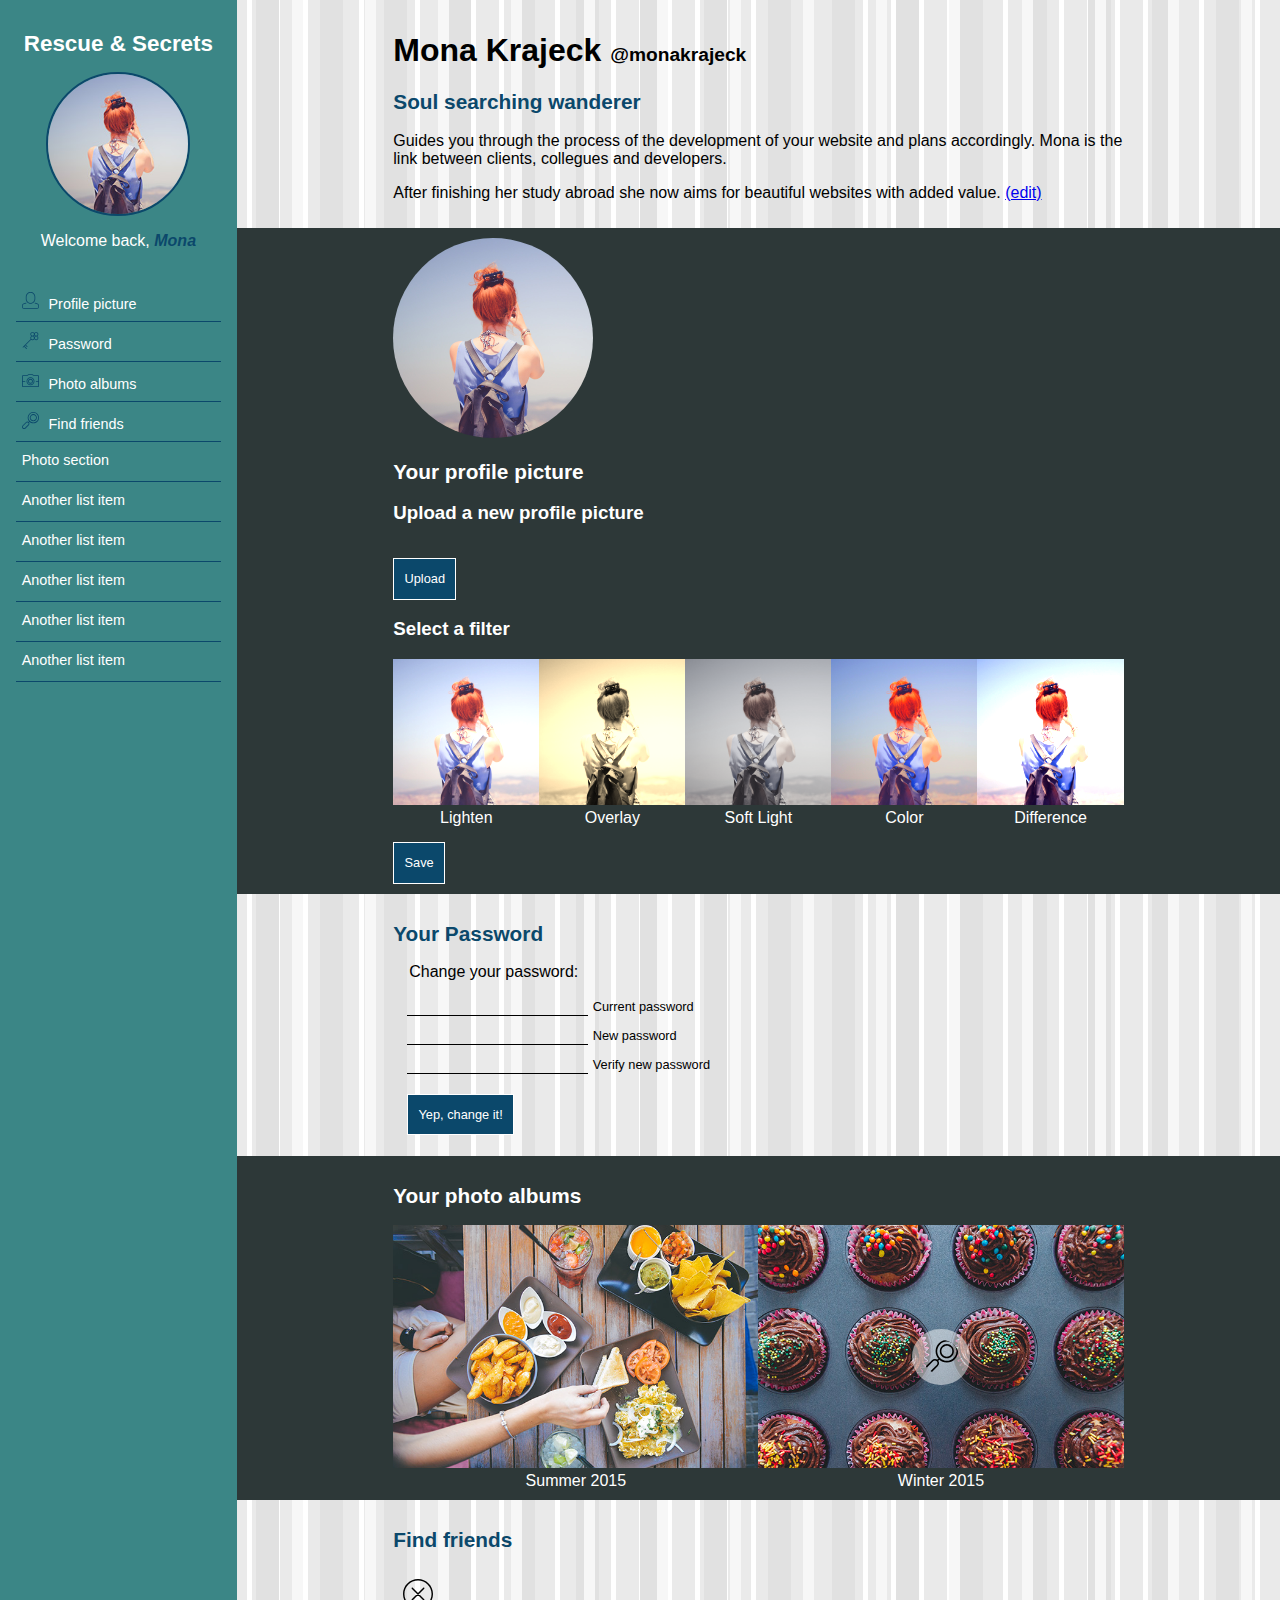
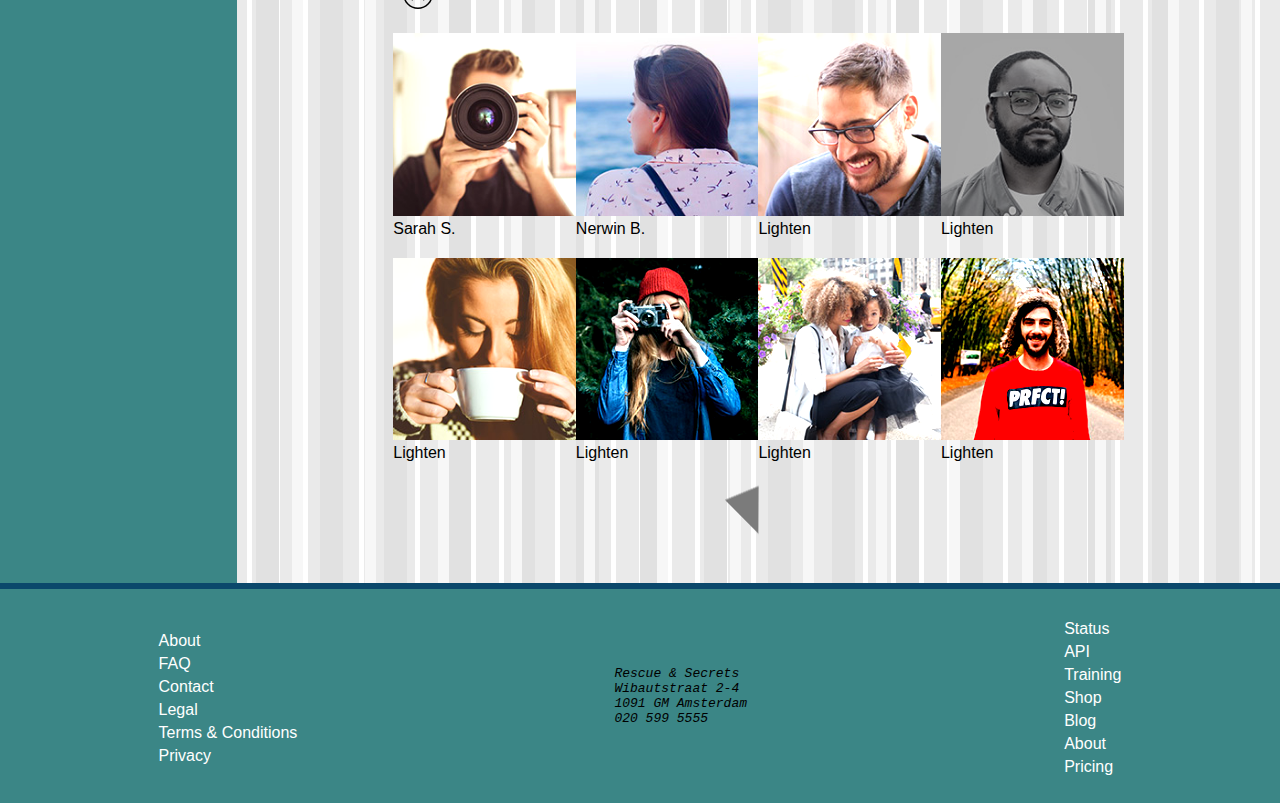
==== opdracht3/index.html @ 64fd3d1a "opdracht3" ====
<!DOCTYPE html>
<html lang="en">
	<head>
		<meta charset="utf-8">
		<title>Profile of Mona Krajeck</title>
		<meta name="description" content="">
		<meta name="viewport" content="width=device-width, initial-scale=1">
		<link href='favicon.ico' rel='shortcut icon'>
		<link rel="stylesheet" type="text/css" href="style.css">
	</head>
	<body>
		<!-- De header, met een navigatie -->
		<header id="navigation">
			<a href="#close"></a>
			<h1>Rescue & Secrets</h1>
			<figure>
				<img src="images/profile-picture-thumb.jpg" alt="Profile picture of Monica Krajeck">
			</figure>
			<p>Welcome back, <em>Mona</em></p>
			<nav>
				<ul>
					<li>
						<a href="#profile-picture">
							<svg xmlns="http://www.w3.org/2000/svg" version="1.1" x="0" y="0" width="622.4" height="622.4" viewBox="0 0 622.4 622.4" xml:space="preserve"><path d="M312.5 430.4c-95.3 0-172.9-77.6-172.9-172.9v-84.6C139.6 77.6 217.1 0 312.5 0 407.8 0 485.4 77.6 485.4 172.9v84.6C485.4 352.8 407.8 430.4 312.5 430.4zM312.5 27.4c-80.2 0-145.5 65.3-145.5 145.5v84.6c0 80.2 65.3 145.5 145.5 145.5 80.2 0 145.5-65.3 145.5-145.5v-84.6C458 92.7 392.7 27.4 312.5 27.4zM543.8 622.4H78.6c-40.5 0-73.4-32.9-73.4-73.4V484.6c0-24 12.1-56.1 69.6-72.9l69.6-19.3c7.3-2 14.8 2.3 16.9 9.6 2 7.3-2.3 14.8-9.6 16.9l-69.4 19.2c-49.7 14.5-49.7 38.6-49.7 46.5v64.4c0 25.4 20.6 46 46 46h465.2c25.4 0 46-20.6 46-46V484.6c0-21.4-16.8-37-49.8-46.5l-66.2-18.5c-7.3-2-11.5-9.6-9.5-16.9 2-7.3 9.6-11.6 16.9-9.5l66.3 18.5c57.6 16.6 69.7 48.8 69.7 72.9v64.4C617.2 589.5 584.3 622.4 543.8 622.4z"/></svg>
							Profile picture
						</a>
					</li>
					<li>
						<a href="#password">
							<svg xmlns="http://www.w3.org/2000/svg" version="1.1" x="0" y="0" width="663.1" height="663.1" viewBox="0 0 663.1 663.1" xml:space="preserve"><path d="M552.4 170.2c-46.9 0-85.1-38.2-85.1-85.1 0-46.9 38.2-85.1 85.1-85.1 46.9 0 85.1 38.2 85.1 85.1C637.5 132.1 599.3 170.2 552.4 170.2zM552.4 28.6c-31.2 0-56.6 25.4-56.6 56.6 0 31.2 25.4 56.6 56.6 56.6 31.2 0 56.6-25.4 56.6-56.6C609 53.9 583.6 28.6 552.4 28.6zM552.4 318.4L552.4 318.4c-46.9 0-85.1-38.2-85.1-85.1 0-46.9 38.2-85.1 85.1-85.1 46.9 0 85.1 38.2 85.1 85.1C637.5 280.2 599.4 318.4 552.4 318.4zM552.4 176.7c-31.2 0-56.6 25.4-56.6 56.6 0 31.2 25.4 56.6 56.6 56.6 31.2 0 56.6-25.4 56.6-56.6C609 202.1 583.6 176.7 552.4 176.7z"/><path d="M410.4 170.2h0c-46.9 0-85.1-38.2-85.1-85.1 0-46.9 38.2-85.1 85.1-85.1 46.9 0 85.1 38.2 85.1 85.1 0 22.7-8.8 44.1-24.9 60.2C454.5 161.4 433.1 170.2 410.4 170.2zM410.3 28.6c-31.2 0-56.6 25.4-56.6 56.6 0 31.2 25.4 56.6 56.6 56.6h0c15.1 0 29.3-5.9 40-16.6 10.7-10.7 16.6-24.9 16.6-40C466.9 53.9 441.5 28.6 410.3 28.6zM410.3 318.4L410.3 318.4c-46.9 0-85.1-38.2-85.1-85.1 0-46.9 38.2-85.1 85.1-85.1 46.9 0 85.1 38.2 85.1 85.1C495.4 280.2 457.3 318.4 410.3 318.4zM410.3 176.7c-31.2 0-56.6 25.4-56.6 56.6 0 31.2 25.4 56.6 56.6 56.6 31.2 0 56.6-25.4 56.6-56.6C466.9 202.1 441.5 176.7 410.3 176.7z"/><path d="M39.8 611.4c-3.7 0-7.3-1.4-10.1-4.2 -5.6-5.6-5.6-14.6 0-20.2l313.5-313.5c5.6-5.6 14.6-5.6 20.2 0 5.6 5.6 5.6 14.6 0 20.2L49.9 607.2C47.1 610 43.5 611.4 39.8 611.4zM202.8 585.6c-3.7 0-7.3-1.4-10.1-4.2l-63.5-63.5c-5.6-5.6-5.6-14.6 0-20.2 5.6-5.6 14.6-5.6 20.2 0l63.5 63.5c5.6 5.6 5.6 14.6 0 20.2C210.1 584.2 206.4 585.6 202.8 585.6zM176.1 663.1c-3.7 0-7.3-1.4-10.1-4.2L77.1 570c-5.6-5.6-5.6-14.6 0-20.2 5.6-5.6 14.6-5.6 20.2 0l88.9 88.9c5.6 5.6 5.6 14.6 0 20.2C183.4 661.7 179.7 663.1 176.1 663.1z"/></svg>
							Password
						</a>
					</li>
					<li>
						<a href="#photo-albums">
							<svg xmlns="http://www.w3.org/2000/svg" version="1.1" x="0" y="0" width="612" height="612" viewBox="0 0 612 612" xml:space="preserve"><path d="M581.3 541.3H30.7C13.8 541.3 0 527.5 0 510.5V145.2c0-17 13.8-30.7 30.7-30.7h149.7c4.9 0 13.2-3.8 16.4-7.4l16.7-19c8.6-9.8 24.9-17.2 38-17.2h107.4c13.1 0 29.4 7.4 38 17.2l16.7 19c3.2 3.7 11.5 7.4 16.4 7.4h151.3c17 0 30.7 13.8 30.7 30.7v365.3C612 527.5 598.2 541.3 581.3 541.3zM30.7 143.2c-1.1 0-2 0.9-2 2v365.3c0 1.1 0.9 2 2 2h550.5c1.1 0 2-0.9 2-2V145.2c0-1.1-0.9-2-2-2H430c-13.1 0-29.4-7.4-38-17.2l-16.7-19c-3.2-3.7-11.5-7.4-16.4-7.4H251.5c-4.9 0-13.2 3.7-16.4 7.4l-16.7 19c-8.6 9.8-24.9 17.2-38 17.2H30.7zM306 476.7c-79.2 0-143.6-64.4-143.6-143.6 0-79.2 64.4-143.6 143.6-143.6s143.6 64.4 143.6 143.6C449.6 412.2 385.2 476.7 306 476.7zM306 218.1c-63.4 0-114.9 51.6-114.9 114.9 0 63.4 51.6 114.9 114.9 114.9s114.9-51.6 114.9-114.9C420.9 269.7 369.4 218.1 306 218.1zM593 350.7h-81.2c-7.9 0-14.4-6.4-14.4-14.4s6.4-14.4 14.4-14.4h81.2c7.9 0 14.4 6.4 14.4 14.4S600.9 350.7 593 350.7zM105.7 350.7H19.7c-7.9 0-14.4-6.4-14.4-14.4s6.4-14.4 14.4-14.4h86c7.9 0 14.4 6.4 14.4 14.4S113.6 350.7 105.7 350.7zM306 419.6c-47.7 0-86.5-38.8-86.5-86.5 0-47.7 38.8-86.5 86.5-86.5 47.7 0 86.5 38.8 86.5 86.5C392.5 380.8 353.7 419.6 306 419.6zM306 275.3c-31.9 0-57.8 25.9-57.8 57.8 0 31.9 25.9 57.8 57.8 57.8 31.9 0 57.8-25.9 57.8-57.8C363.8 301.2 337.9 275.3 306 275.3z"/></svg>
							Photo albums
						</a>
					</li>
					<li>
						<a href="#find-friends">
							<svg xmlns="http://www.w3.org/2000/svg" version="1.1" x="0" y="0" width="612" height="612" viewBox="0 0 612 612" xml:space="preserve"><path d="M408 407.9c-54.5 0-105.7-21.2-144.2-59.7 -79.5-79.5-79.5-208.9 0-288.4 38.5-38.5 89.7-59.7 144.2-59.7 54.5 0 105.7 21.2 144.2 59.7C590.8 98.3 612 149.5 612 204s-21.2 105.7-59.7 144.2C513.7 386.7 462.5 407.9 408 407.9zM408 29.2c-46.7 0-90.6 18.2-123.6 51.2 -68.1 68.1-68.1 179 0 247.2 33 33 76.9 51.2 123.6 51.2 46.7 0 90.6-18.2 123.6-51.2 33-33 51.2-76.9 51.2-123.6s-18.2-90.6-51.2-123.6C498.6 47.4 454.7 29.2 408 29.2zM244.2 382.4c-3.7 0-7.5-1.4-10.3-4.3 -5.7-5.7-5.7-14.9 0-20.6l23.4-23.4c5.7-5.7 14.9-5.7 20.6 0 5.7 5.7 5.7 14.9 0 20.6L254.5 378.1C251.7 381 247.9 382.4 244.2 382.4zM75.6 612c-20.2 0-39.2-7.9-53.4-22.1C7.9 575.6 0 556.6 0 536.4c0-20.2 7.9-39.2 22.1-53.4l116.3-116.3c14.3-14.3 33.2-22.1 53.4-22.1 20.2 0 39.2 7.9 53.4 22.1 29.5 29.5 29.5 77.4 0 106.9L129 589.9C114.7 604.1 95.7 612 75.6 612zM191.8 373.8c-12.4 0-24 4.8-32.8 13.6L42.8 503.7c-8.8 8.8-13.6 20.4-13.6 32.8 0 12.4 4.8 24 13.6 32.8 8.8 8.8 20.4 13.6 32.8 13.6 12.4 0 24-4.8 32.8-13.6l116.3-116.3c18.1-18.1 18.1-47.5 0-65.6C215.9 378.6 204.2 373.8 191.8 373.8zM408 332.3c-34.3 0-66.5-13.4-90.7-37.6 -50-50-50-131.4 0-181.5 24.2-24.2 56.5-37.6 90.7-37.6 34.3 0 66.5 13.4 90.7 37.6 50 50 50 131.4 0 181.5C474.5 318.9 442.3 332.3 408 332.3zM408 104.8c-26.5 0-51.4 10.3-70.1 29 -38.6 38.6-38.6 101.5 0 140.2 18.7 18.7 43.6 29 70.1 29 26.5 0 51.4-10.3 70.1-29 38.6-38.7 38.6-101.5 0-140.2C459.4 115.2 434.5 104.8 408 104.8z"/></svg>
							Find friends
						</a>
					</li>
					<li><a href="#photo-section">Photo section</a></li>
					<li><a href="#">Another list item</a></li>
					<li><a href="#">Another list item</a></li>
					<li><a href="#">Another list item</a></li>
					<li><a href="#">Another list item</a></li>
					<li><a href="#">Another list item</a></li>
				</ul>
			</nav>
		</header>



		<!-- De main content begint hier -->
		<main>
			<a href="#navigation">
				<span></span>
				<span></span>
				<span></span>
			</a>
			<article>
				<header>
					<h1>Mona Krajeck <span>@monakrajeck</span></h1>
					<h2>Soul searching wanderer</h2>
				</header>
				<p>
					Guides you through the process of the development of your website and plans accordingly. Mona is the link between clients, collegues and developers.
				</p>
				<p>
					After finishing her study abroad she now aims for beautiful websites with added value. <a href="/">(edit)</a>
				</p>
			</article>


			<!-- Deze code mag je in week twee uit de comments halen -->
			<article id="profile-picture">

				<div>
					<figure class="current-profile-picture">
						<img class="profile-picture" src="images/profile-picture.jpg">
					</figure>
				</div>
								<div>
					<header>
										<h2>Your profile picture</h2>
						<h3>Upload a new profile picture</h3>
					</header>
					<a title="Opens upload window" role="button" href="/">Upload</a>
				</div>
				<section class="filter-effects">
					<header>
								<h3>Select a filter</h3>
					</header>
									<figure class="effect-01">
						<img class="profile-picture " src="images/profile-picture.jpg" alt="Image effect: lighten">
						<figcaption>Lighten</figcaption>
					</figure>

									<figure class="effect-02">
						<img class="profile-picture" src="images/profile-picture.jpg" alt="Image effect: overlay">
						<figcaption>Overlay</figcaption>
					</figure>

								<figure class="effect-03">
						<img class="profile-picture" src="images/profile-picture.jpg" alt="Image effect: soft light">
						<figcaption>Soft Light</figcaption>
					</figure>

					<figure class="effect-04">
							<img class="profile-picture" src="images/profile-picture.jpg" alt="Image effect: color">
						<figcaption>Color</figcaption>
					</figure>

										<figure class="effect-05">
						<img class="profile-picture" src="images/profile-picture.jpg" alt="Image effect: difference">
						<figcaption>Difference</figcaption>
					</figure>
				</section>
						<a role="button" href="/">Save</a>
			</article>


			<article id="password">

				<header>
					<h2>Your Password</h2>
				</header>

				<form action="" method="post">
					<fieldset>
						<legend>Change your password:</legend>
						<label>
							<input id="current-password" type="password" required>
							<span>Current password</span>
						</label>
						<label>
							<input id="current-password" type="password" required>
							<span>New password</span>
						</label>
						<label>
							<input id="current-password" type="password" required>
							<span>Verify new password</span>
						</label>
						<button role="button" type="submit">Yep, change it!</button>
					</fieldset>
				</form>
			</article>

			<article id="photo-albums">
				<header>
					<h2>Your photo albums</h2>
				</header>

				<figure>
					<img src="images/image-01.jpg" alt="Photoalbum of Summer 2015">
					<figcaption>
						Summer 2015
					</figcaption>
				</figure>
				<figure>
					<img src="images/image-02.jpg" alt="Photoalbum of winter 2015">
					<svg xmlns="http://www.w3.org/2000/svg" version="1.1" x="0" y="0" width="612" height="612" viewBox="0 0 612 612" xml:space="preserve"><path d="M408 407.9c-54.5 0-105.7-21.2-144.2-59.7 -79.5-79.5-79.5-208.9 0-288.4 38.5-38.5 89.7-59.7 144.2-59.7 54.5 0 105.7 21.2 144.2 59.7C590.8 98.3 612 149.5 612 204s-21.2 105.7-59.7 144.2C513.7 386.7 462.5 407.9 408 407.9zM408 29.2c-46.7 0-90.6 18.2-123.6 51.2 -68.1 68.1-68.1 179 0 247.2 33 33 76.9 51.2 123.6 51.2 46.7 0 90.6-18.2 123.6-51.2 33-33 51.2-76.9 51.2-123.6s-18.2-90.6-51.2-123.6C498.6 47.4 454.7 29.2 408 29.2zM244.2 382.4c-3.7 0-7.5-1.4-10.3-4.3 -5.7-5.7-5.7-14.9 0-20.6l23.4-23.4c5.7-5.7 14.9-5.7 20.6 0 5.7 5.7 5.7 14.9 0 20.6L254.5 378.1C251.7 381 247.9 382.4 244.2 382.4zM75.6 612c-20.2 0-39.2-7.9-53.4-22.1C7.9 575.6 0 556.6 0 536.4c0-20.2 7.9-39.2 22.1-53.4l116.3-116.3c14.3-14.3 33.2-22.1 53.4-22.1 20.2 0 39.2 7.9 53.4 22.1 29.5 29.5 29.5 77.4 0 106.9L129 589.9C114.7 604.1 95.7 612 75.6 612zM191.8 373.8c-12.4 0-24 4.8-32.8 13.6L42.8 503.7c-8.8 8.8-13.6 20.4-13.6 32.8 0 12.4 4.8 24 13.6 32.8 8.8 8.8 20.4 13.6 32.8 13.6 12.4 0 24-4.8 32.8-13.6l116.3-116.3c18.1-18.1 18.1-47.5 0-65.6C215.9 378.6 204.2 373.8 191.8 373.8zM408 332.3c-34.3 0-66.5-13.4-90.7-37.6 -50-50-50-131.4 0-181.5 24.2-24.2 56.5-37.6 90.7-37.6 34.3 0 66.5 13.4 90.7 37.6 50 50 50 131.4 0 181.5C474.5 318.9 442.3 332.3 408 332.3zM408 104.8c-26.5 0-51.4 10.3-70.1 29 -38.6 38.6-38.6 101.5 0 140.2 18.7 18.7 43.6 29 70.1 29 26.5 0 51.4-10.3 70.1-29 38.6-38.7 38.6-101.5 0-140.2C459.4 115.2 434.5 104.8 408 104.8z"/></svg>
					<figcaption>
						Winter 2015
					</figcaption>
				</figure>
			</article>

			<section id="photo-section">
				<a href="#close-section">X</a>
				<figure class="effect-01">
					<img class="profile-picture " src="images/profile-picture.jpg" alt="Image effect: lighten">
					<figcaption>Image</figcaption>
				</figure>
			</section>

			<!-- Dit mag je in week 3 uit de comments halen. -->
			<article id="find-friends">
				<header>
					<h2>Find friends</h2>
					<a href="#password">
						<svg xmlns="http://www.w3.org/2000/svg" version="1.1" x="0" y="0" width="612" height="612" viewBox="0 0 612 612" xml:space="preserve"><path d="M423.2 438c-3.8 0-7.5-1.4-10.4-4.3L178.4 199.2c-5.7-5.7-5.7-15.1 0-20.8 5.8-5.8 15.1-5.8 20.8 0l234.5 234.5c5.8 5.8 5.8 15.1 0 20.8C430.8 436.5 427 438 423.2 438zM188.8 438c-3.8 0-7.5-1.4-10.4-4.3 -5.7-5.7-5.7-15.1 0-20.8l234.4-234.5c5.8-5.8 15.1-5.8 20.8 0 5.8 5.7 5.8 15.1 0 20.8l-234.4 234.5C196.3 436.5 192.5 438 188.8 438z"/><path d="M306 612v-14.7l0 14.7c-168.7 0-306-137.3-306-306C0 137.3 137.3 0 306 0c168.7 0 306 137.3 306 306C612 474.7 474.7 612 306 612zM306 29.4c-152.5 0-276.6 124.1-276.6 276.6 0 152.5 124.1 276.6 276.6 276.6h0c152.5 0 276.5-124.1 276.5-276.6C582.6 153.5 458.5 29.4 306 29.4z"/></svg>
					</a>
				</header>

				<figure class="effect-01">
					<img class="profile-picture " src="images/profile-picture-08.jpg">
					<figcaption>Sarah S.</figcaption>
				</figure>
				<figure class="effect-04">
					<img class="profile-picture " src="images/profile-picture-01.jpg">
					<figcaption>Nerwin B.</figcaption>
				</figure>
				<figure class="effect-01">
					<img class="profile-picture " src="images/profile-picture-02.jpg">
					<figcaption>Lighten</figcaption>
				</figure>
				<figure class="effect-03">
					<img class="profile-picture " src="images/profile-picture-03.jpg">
					<figcaption>Lighten</figcaption>
				</figure>
				<figure class="effect-01">
					<img class="profile-picture " src="images/profile-picture-04.jpg">
					<figcaption>Lighten</figcaption>
				</figure>
				<figure class="effect-05">
					<img class="profile-picture " src="images/profile-picture-05.jpg">
					<figcaption>Lighten</figcaption>
				</figure>
				<figure class="effect-01">
					<img class="profile-picture " src="images/profile-picture-06.jpg">
					<figcaption>Lighten</figcaption>
				</figure>
				<figure class="effect-05">
					<img class="profile-picture " src="images/profile-picture-07.jpg">
					<figcaption>Lighten</figcaption>
				</figure>
			</article>
			<div title="Load more articles" class="loader">Loading…</div>
		</main>
		<footer>
			<nav>
				<ul>
					<li><a href="">About</a></li>
					<li><a href="">FAQ</a></li>
					<li><a href="">Contact</a></li>
					<li><a href="">Legal</a></li>
					<li><a href="">Terms & Conditions</a></li>
					<li><a href="">Privacy</a></li>
				</ul>
			</nav>
			<address>
				<pre>
					Rescue & Secrets
					Wibautstraat 2-4
					1091 GM Amsterdam
					020 599 5555
				</pre>
			</address>
			<ul>
				<li><a href="">Status</a></li>
				<li><a href="">API</a></li>
				<li><a href="">Training</a></li>
				<li><a href="">Shop</a></li>
				<li><a href="">Blog</a></li>
				<li><a href="">About</a></li>
				<li><a href="">Pricing</a></li>
			</ul>
		</footer>
	</body>
</html>
---- opdracht3/style.css ----
@font-face {
	font-family:Ampersand;
	src:local('Baskerville'),
	local('Goudy Old Style'),
	local('Palatino'),
	local('Book Antiqua');
	unicode-range:U+26;
	font-style: italic;
}

* {
	box-sizing: border-box;
}

body {
	margin:0;
	padding:0;
	font-family: Ampersand, sans-serif, Helvetica, Arial;

	background-image: 
	linear-gradient(90deg, #F7F7F7 11px, transparent 0), 
	linear-gradient(90deg, #E1E1E1 23px, transparent 0), 
	linear-gradient(90deg, #EAEAEA 23px, transparent 0);
	background-size: 73px 100%, 64px 100%, 28px 100%;

	display: -webkit-box;      /* OLD - iOS 6-, Safari 3.1-6 */
	display: -moz-box;         /* OLD - Firefox 19- (buggy but mostly works) */
	display: -ms-flexbox;      /* TWEENER - IE 10 */
	display: -webkit-flex;     /* NEW - Chrome */
	display: flex;             /* NEW, Spec - Opera 12.1, Firefox 20+ */

	-webkit-flex-flow: row wrap;
	flex-flow: row wrap;
}

button,
a[role="button"] {
	background: #0B486B;
	color: white;
	border: 1px solid white;
	padding: 0.8em;
	line-height: 1.5;
	font-size: 0.8em;
	display: inline-block;
	text-decoration: none;
}


:disabled, [disabled], [aria-disabled="true"] {
	cursor: not-allowed;
}

/* HEADER */
body > header {
	width:20%;
	background: #3B8686;
	color: white;
	padding: 1em;
	position: relative;
	z-index: 3;
	-webkit-transition: margin ease-out 0.7s;
    -moz-transition: margin ease-out 0.7s;
    -o-transition: margin ease-out 0.7s;
    transition: margin ease-out 0.7s;

    -webkit-box-flex: 17%;      /* OLD - iOS 6-, Safari 3.1-6 */
	-moz-box-flex: 17%;         /* OLD - Firefox 19- */
	width: 17%;               /* For old syntax, otherwise collapses. */
	-webkit-flex: 17%;          /* Chrome */
	-ms-flex: 17%;              /* IE 10 */
	flex: 17%;                  /* NEW, Spec - Opera 12.1, Firefox 20+ */
}

body > header > h1 {
	font-size: 1.4em;
	text-align: center;
}

body > header > p {
	text-align: center;
}

body > header > figure {
	margin: 0;
}

body > header > p > em{
	color: #0B486B;
	font-weight: bold;
}

body > header > figure > img {
	width: 70%;
	min-width: 9em;
	display: block;
	margin: 0 auto;
	border-radius: 100px;
	border: 2px solid #0B486B;

	-webkit-transition: border 0.2s;
    -moz-transition: border 0.2s;
    -o-transition: border 0.2s;
    transition: border 0.2s;
}

body > header > figure > img:hover {
	border: 8px solid #0B486B;
}

body > header > nav ul {
	padding: 0;
	margin-top: 2em;
}

body > header > nav ul li {
	list-style-type: none;
	border-bottom: 1px solid #0B486B;
	height: 40px;
	padding-left: 0.4em;
	font-size: 0.9em;

	-webkit-transition: background 0.2s;
    -moz-transition: background 0.2s;
    -o-transition: background 0.2s;
    transition: background 0.2s;

}

body > header > nav ul li a {
	text-decoration: none;
	color: currentColor;
	padding-top: 0.7em;
	display: block;
}

body > header > nav ul li:hover {
	background: #0B486B;
}

body > header > nav ul li:hover svg {
	fill: white;
}

body > header > nav svg {
	width: 17px;
	height: 17px;
	fill: #0B486B;
	margin-right: 0.4em;
}

/* MAIN */
main {
	width: 80%;
	-webkit-transition: margin ease-out 0.7s;
    -moz-transition: margin ease-out 0.7s;
    -o-transition: margin ease-out 0.7s;
    transition: margin ease-out 0.7s;

    -webkit-box-flex: 80%;      /* OLD - iOS 6-, Safari 3.1-6 */
	-moz-box-flex: 80%;         /* OLD - Firefox 19- */
	width: 80%;               /* For old syntax, otherwise collapses. */
	-webkit-flex: 80%;          /* Chrome */
	-ms-flex: 80%;              /* IE 10 */
	flex: 80%;                  /* NEW, Spec - Opera 12.1, Firefox 20+ */
}

article span {
	font-size: 0.6em;
}

main h2 {
	color: #0B486B;
	font-size: 1.3em;
}

article {
	padding: 1% 15% 1% 15%;
}

article:nth-of-type(even) {
	background: #2D3838;
	color: white;
}

article:nth-of-type(even) h2 {
	color: white;
}

article:nth-of-type(odd) legend,
article:nth-of-type(odd) input, {
	color: black;
}

article:nth-of-type(odd) input {
	border-bottom: 1px solid black;
}


fieldset {
	border: none;
}

form  > fieldset > label {
	display: block;
	margin-top: 10px;
}

article input {
	background: none;
	border: none;
	border-bottom: 1px solid white;
	outline:none;
}

form[method='post'] > fieldset > label > span {
	font-size: 0.8em;
}

form[method='post'] > fieldset > button {
	margin-top: 20px;
}

input[type="password"] + span {
	display: inline-block;
}

input[type="password"]:not(:focus) + span {
	transition: 0.3s transform;
	-webkit-transition: 0.3s -webkit-transform;
	-moz-transition: 0.3s -moz-transform;
	-o-transition: 0.3s -o-transform;

	transform: scale(1);
	-webkit-transform: scale(1);
	-moz-transform: scale(1);
	-o-transform: scale(1);
}

input[type="password"]:focus + span {
	transition: 0.3s cubic-bezier(0.4, 2.32, 0.55,-0.11) transform;
	-webkit-transition: 0.3s cubic-bezier(0.4, 2.32, 0.55,-0.11) -webkit-transform;
	-moz-transition: 0.3s cubic-bezier(0.4, 2.32, 0.55,-0.11) -moz-transform;
	-o-transition: 0.3s cubic-bezier(0.4, 2.32, 0.55,-0.11) -o-transform;

	transform: scale(1.4);
	-webkit-transform: scale(1.4);
	-moz-transform: scale(1.4);
	-o-transform: scale(1.4);
}

#photo-albums {
	display: -webkit-box;      /* OLD - iOS 6-, Safari 3.1-6 */
	display: -moz-box;         /* OLD - Firefox 19- (buggy but mostly works) */
	display: -ms-flexbox;      /* TWEENER - IE 10 */
	display: -webkit-flex;     /* NEW - Chrome */
	display: flex;             /* NEW, Spec - Opera 12.1, Firefox 20+ */

	-webkit-flex-flow: row wrap;
	flex-flow: row wrap;
}

#photo-albums > header {
	-webkit-box-flex: 100%;      /* OLD - iOS 6-, Safari 3.1-6 */
	-moz-box-flex: 100%;         /* OLD - Firefox 19- */
	width: 100%;               /* For old syntax, otherwise collapses. */
	-webkit-flex: 100%;          /* Chrome */
	-ms-flex: 100%;              /* IE 10 */
	flex: 100%;                  /* NEW, Spec - Opera 12.1, Firefox 20+ */
}

#photo-albums figure {
	-webkit-box-flex: 50%;      /* OLD - iOS 6-, Safari 3.1-6 */
	-moz-box-flex: 50%;         /* OLD - Firefox 19- */
	width: 50%;               /* For old syntax, otherwise collapses. */
	-webkit-flex: 50%;          /* Chrome */
	-ms-flex: 50%;              /* IE 10 */
	flex: 50%;                  /* NEW, Spec - Opera 12.1, Firefox 20+ */

	margin:auto;
	width:min-content;
	position: relative;
}

#photo-albums figure img {
	width: 100%;
}

#photo-albums figure figcaption {
	text-align: center;
}

#photo-albums figure svg {
	width: 16%;
	height: 21%;
	margin: auto;
	position: absolute;
	top: 0; 
	left: 0; 
	bottom: 0; 
	right: 0;
	background: rgba(255,255,255,0.5);
	padding: 3%;
	border-radius: 70px;
}

/* Profile picture */

#profile-picture > div figure {
	margin: 0;
}

#profile-picture > div img {
	max-width: 200px;
	width: 100%;
	border-radius: 100px;

}

#profile-picture a[role="button"] {
	margin-top:15px;
}

.filter-effects {
	display: -webkit-box;      /* OLD - iOS 6-, Safari 3.1-6 */
	display: -moz-box;         /* OLD - Firefox 19- (buggy but mostly works) */
	display: -ms-flexbox;      /* TWEENER - IE 10 */
	display: -webkit-flex;     /* NEW - Chrome */
	display: flex;             /* NEW, Spec - Opera 12.1, Firefox 20+ */

	-webkit-flex-flow: row wrap;
	flex-flow: row wrap;
}

.filter-effects header {
	-webkit-box-flex: 100%;      /* OLD - iOS 6-, Safari 3.1-6 */
	-moz-box-flex: 100%;         /* OLD - Firefox 19- */
	width: 100%;               /* For old syntax, otherwise collapses. */
	-webkit-flex: 100%;          /* Chrome */
	-ms-flex: 100%;              /* IE 10 */
	flex: 100%;                  /* NEW, Spec - Opera 12.1, Firefox 20+ */
}

.filter-effects > figure {
	-webkit-box-flex: 20%;      /* OLD - iOS 6-, Safari 3.1-6 */
	-moz-box-flex: 20%;         /* OLD - Firefox 19- */
	width: 20%;               /* For old syntax, otherwise collapses. */
	-webkit-flex: 20%;          /* Chrome */
	-ms-flex: 20%;              /* IE 10 */
	flex: 20%;                  /* NEW, Spec - Opera 12.1, Firefox 20+ */
	width: min-content;
	margin: auto;
	text-align: center;
}

.filter-effects > figure > img {
	width: 100%;
}

.filter-effects img:hover {
	-webkit-filter: none;
}

.effect-01 img {
	-webkit-filter: brightness(1.2);
}

.effect-02 img {
	-webkit-filter: contrast(1.4) sepia(1);
}

.effect-03 img {
	-webkit-filter: saturate(0.2);
}

.effect-04 img {
	-webkit-filter: saturate(1.8);
}

.effect-05 img {
	-webkit-filter: brightness(1.2) contrast(1.5);
}

/* Modal */

#photo-section {
	display: none;
	-webkit-flex-flow: row wrap;
	flex-flow: row wrap;
	position: fixed;
    top: 0;
    left: 0;
    right: 0;
    bottom: 0;
    width: 80%;
    height: 80%;
    background: #3B8686;
    z-index: 20;
    margin: auto;

    box-shadow:0 0 0 50vmax rgba(0,0,0,.8);
}

#photo-section:target {
	display: -webkit-box;      /* OLD - iOS 6-, Safari 3.1-6 */
	display: -moz-box;         /* OLD - Firefox 19- (buggy but mostly works) */
	display: -ms-flexbox;      /* TWEENER - IE 10 */
	display: -webkit-flex;     /* NEW - Chrome */
	display: flex;             /* NEW, Spec - Opera 12.1, Firefox 20+ */
}

a[href="#close-section"] {
	-webkit-box-flex: 100%;      /* OLD - iOS 6-, Safari 3.1-6 */
	-moz-box-flex: 100%;         /* OLD - Firefox 19- */
	width: 100%;               /* For old syntax, otherwise collapses. */
	-webkit-flex: 100%;          /* Chrome */
	-ms-flex: 100%;              /* IE 10 */
	flex: 100%;                  /* NEW, Spec - Opera 12.1, Firefox 20+ */

    text-align: right;
    position: absolute;
    right: 10px;
    top: 10px;
    color: white;
    text-decoration: none;
}

#photo-section figure {
	-webkit-box-flex: 100%;      /* OLD - iOS 6-, Safari 3.1-6 */
	-moz-box-flex: 100%;         /* OLD - Firefox 19- */
	width: 100%;               /* For old syntax, otherwise collapses. */
	-webkit-flex: 100%;          /* Chrome */
	-ms-flex: 100%;              /* IE 10 */
	flex: 100%;                  /* NEW, Spec - Opera 12.1, Firefox 20+ */

    align-items: center;
    margin: auto;
    text-align: center;
}

#photo-section figure img {
	width: 50%;
	border-radius: 50%;
	max-width: 500px;
    min-width: 200px;
}

/* Find Friends */

#find-friends {
	display: -webkit-box;      /* OLD - iOS 6-, Safari 3.1-6 */
	display: -moz-box;         /* OLD - Firefox 19- (buggy but mostly works) */
	display: -ms-flexbox;      /* TWEENER - IE 10 */
	display: -webkit-flex;     /* NEW - Chrome */
	display: flex;             /* NEW, Spec - Opera 12.1, Firefox 20+ */

	-webkit-flex-flow: row wrap;
	flex-flow: row wrap;
}

#find-friends svg {
	width: 30px;
	height: 30px;
	border: 10px solid transparent;
    background-clip: padding-box;
    box-sizing: content-box;
}

#find-friends header {
	-webkit-box-flex: 100%;      /* OLD - iOS 6-, Safari 3.1-6 */
	-moz-box-flex: 100%;         /* OLD - Firefox 19- */
	width: 100%;               /* For old syntax, otherwise collapses. */
	-webkit-flex: 100%;          /* Chrome */
	-ms-flex: 100%;              /* IE 10 */
	flex: 100%;                  /* NEW, Spec - Opera 12.1, Firefox 20+ */
}

#find-friends header > a {
	display: block;
    width: min-content;
}

#find-friends figure {
	-webkit-box-flex: 25%;      /* OLD - iOS 6-, Safari 3.1-6 */
	-moz-box-flex: 25%;         /* OLD - Firefox 19- */
	width: 25%;               /* For old syntax, otherwise collapses. */
	-webkit-flex: 25%;          /* Chrome */
	-ms-flex: 25%;              /* IE 10 */
	flex: 25%;                  /* NEW, Spec - Opera 12.1, Firefox 20+ */

	margin: auto;
	width: min-content;
	margin: 10px 0 10px 0;
}

#find-friends figure img {
	width: 100%;
	position: relative;
	z-index: 1;
	transition: 0.3s transform, border-radius 0.2s;
	-webkit-transition: 0.3s -webkit-transform, border-radius 0.2s;
	-moz-transition: 0.3s -moz-transform, border-radius 0.2s;
	-o-transition: 0.3s -o-transform, border-radius 0.2s;
}

#find-friends figure img:hover {
	border-radius: 50%;
	transition: 0.3s cubic-bezier(0.4, 2.32, 0.55,-0.11) transform, border-radius 0.2s;
	-webkit-transition: 0.3s cubic-bezier(0.4, 2.32, 0.55,-0.11) -webkit-transform, border-radius 0.2s;
	-moz-transition: 0.3s cubic-bezier(0.4, 2.32, 0.55,-0.11) -moz-transform, border-radius 0.2s;
	-o-transition: 0.3s cubic-bezier(0.4, 2.32, 0.55,-0.11) -o-transform, border-radius 0.2s;

	transform: scale(1.4);
	-webkit-transform: scale(1.4);
	-moz-transform: scale(1.4);
	-o-transform: scale(1.4);
	z-index: 2;
}

/* Loader */
@keyframes loader {
	to { background-position: -800px 0; }
}

@-webkit-keyframes loader {
	to { background-position: -800px 0; }
}

.loader {
	background:url(images/loader.png) 0 0;
	width:100px;
	height:100px;
	margin: 0 auto;
	text-indent:200%;
	white-space:nowrap;
	overflow:hidden;
	animation: loader 2.5s infinite steps(8);
	-webkit-animation: loader 2.5s infinite steps(8);
}

/* FOOTER */

footer {
	height: 220px;
	clear: both;
	background: #3B8686;
	display: -webkit-box;      /* OLD - iOS 6-, Safari 3.1-6 */
	display: -moz-box;         /* OLD - Firefox 19- (buggy but mostly works) */
	display: -ms-flexbox;      /* TWEENER - IE 10 */
	display: -webkit-flex;     /* NEW - Chrome */
	display: flex;             /* NEW, Spec - Opera 12.1, Firefox 20+ */

	-webkit-flex-flow: row wrap;
	flex-flow: row wrap;

	justify-content: space-around;
	-webkit-justify-content: space-around;

	-webkit-box-flex: 100%;      /* OLD - iOS 6-, Safari 3.1-6 */
	-moz-box-flex: 100%;         /* OLD - Firefox 19- */
	width: 100%;               /* For old syntax, otherwise collapses. */
	-webkit-flex: 100%;          /* Chrome */
	-ms-flex: 100%;              /* IE 10 */
	flex: 100%;                  /* NEW, Spec - Opera 12.1, Firefox 20+ */

	border-top: 6px solid #0B486B;

	align-items: center;
}

footer ul {
	padding-left: 0;
	margin:auto;
}

footer > nav {
	margin: auto;
}

footer ul li {
	list-style-type: none;
	margin-top: 5px;
}

footer ul li a {
	text-decoration: none;
	color: white;
}

footer address {
	margin:auto;
}

footer address pre {
	white-space: pre-line;
}

/* HAMBURGER */
a[href="#navigation"],
a[href="#close"] {
	display: none;
}

/* MEDIA QUERIES */

@media (max-width: 60em) {
	body > label {
		display: block;
	}

	/* Hamburger */
	a[href="#navigation"] {
		display: block;
	    text-decoration: none;
	    color: black;
	    margin-left: 10px;
	    margin-top: 10px;
	}

	a[href="#navigation"] span{
		width: 31px;
		height: 3px;
		background: black;
		display: block;
		margin-top: 6px;
	}

	/* Cross 
	Source: http://codepen.io/brissmyr/pen/egidw/ 
	*/
	a[href="#close"] {
		display: block;
		text-decoration: none;
    	width: 32px;
		height: 32px;
		width: 28px;
    	height: 20px;
	}

	a[href="#close"]:before, a[href="#close"]:after {
		position: absolute;
		left: 15px;
		content: '';
		height: 25px;
		width: 2px;
		background: white;
	}

	a[href="#close"]:before {
		transform: rotate(45deg);
		-webkit-transform: rotate(45deg);
		-ms-transform: rotate(45deg);
	}

	a[href="#close"]:after {
		transform: rotate(-45deg);
		-webkit-transform: rotate(-45deg);
		-ms-transform: rotate(-45deg);
	}


	body > header {
		width: 175px; 
		overflow: scroll;
		position: fixed;
		top: 0;
		left: -175px;
		height: 100%;
		-webkit-transition: left 0.3s ease;
		-moz-transition: left 0.3s ease;
		-o-transition: left 0.3s ease;
		transition: left 0.3s ease;
	}

	#navigation:target {
		left:0;
	}

	main {
		width: 100%;
	}

	article {
		padding: 1% 5% 1% 5%;
	}

	#photo-section {
		width: 100%;
	}
}

@media (max-width: 35em) {
	form[method='post'] > fieldset > label > span {
		display: block;
	}

	#photo-albums figure {
		-webkit-box-flex: 100%;      /* OLD - iOS 6-, Safari 3.1-6 */
		-moz-box-flex: 100%;         /* OLD - Firefox 19- */
		width: 100%;               /* For old syntax, otherwise collapses. */
		-webkit-flex: 100%;          /* Chrome */
		-ms-flex: 100%;              /* IE 10 */
		flex: 100%;                  /* NEW, Spec - Opera 12.1, Firefox 20+ */

		margin-bottom: 20px;
	}

	.filter-effects > figure {
		flex: 50%;
	}

	#find-friends figure {
		-webkit-box-flex: 50%;      /* OLD - iOS 6-, Safari 3.1-6 */
		-moz-box-flex: 50%;         /* OLD - Firefox 19- */
		width: 50%;               /* For old syntax, otherwise collapses. */
		-webkit-flex: 50%;          /* Chrome */
		-ms-flex: 50%;              /* IE 10 */
		flex: 50%;                  /* NEW, Spec - Opera 12.1, Firefox 20+ */
	}

	footer {
		-webkit-flex-flow: row wrap;
		flex-flow: column wrap;
		padding: 10px 0px 10px 0px;
		height: auto;
	}

	footer nav,
	footer address,
	footer ul  {
		width: 200px;
		margin: 0 auto;
		margin-top: 10px;
	}
}
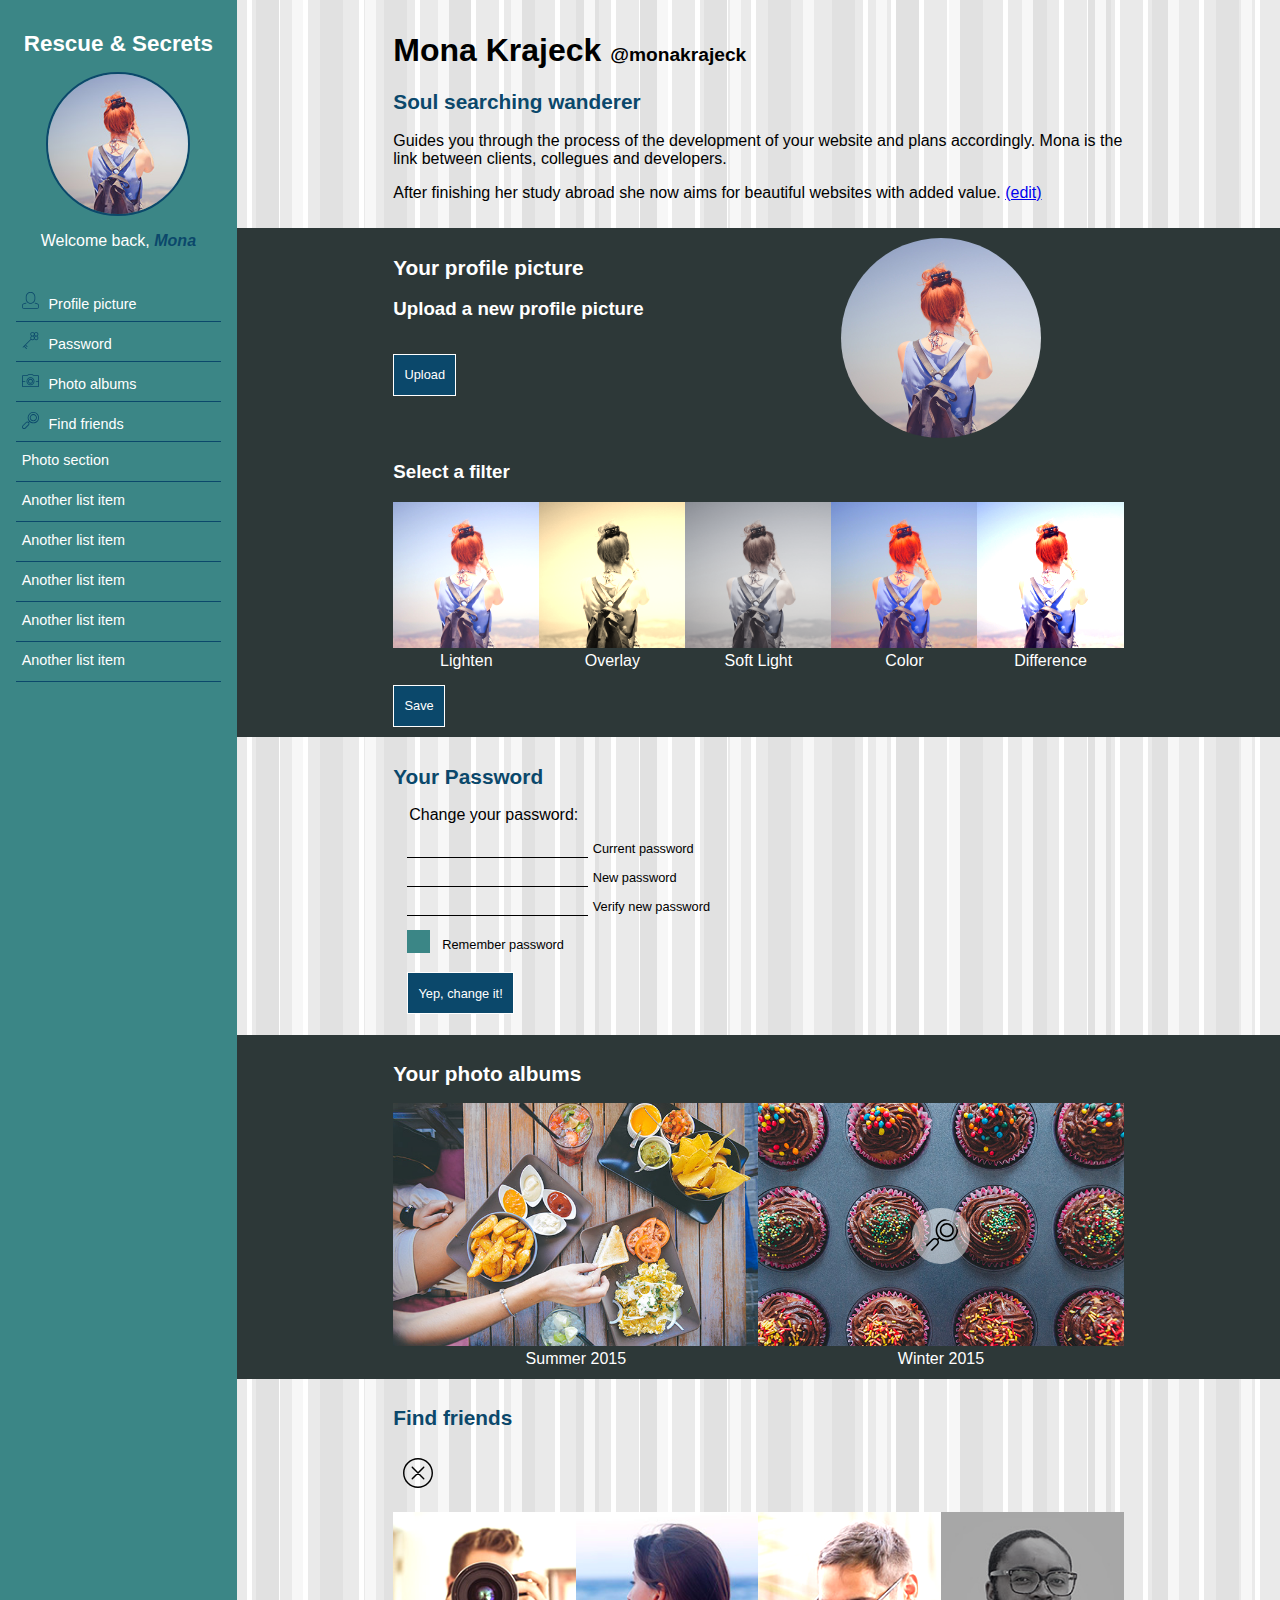
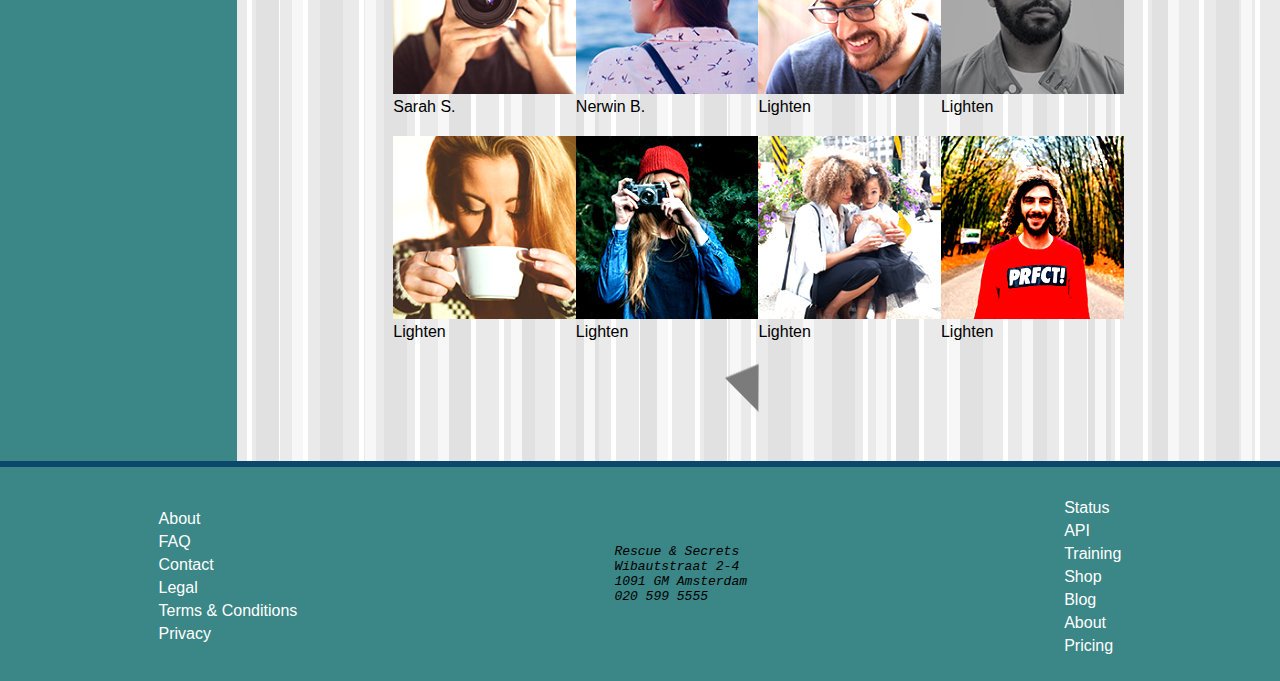
==== commit 93da4585: "opdracht3" ====
--- a/opdracht3/index.html
+++ b/opdracht3/index.html
@@ -44,11 +44,11 @@
 						</a>
 					</li>
 					<li><a href="#photo-section">Photo section</a></li>
-					<li><a href="#">Another list item</a></li>
-					<li><a href="#">Another list item</a></li>
-					<li><a href="#">Another list item</a></li>
-					<li><a href="#">Another list item</a></li>
-					<li><a href="#">Another list item</a></li>
+					<li><a href="#" disabled>Another list item</a></li>
+					<li><a href="#" disabled>Another list item</a></li>
+					<li><a href="#" disabled>Another list item</a></li>
+					<li><a href="#" disabled>Another list item</a></li>
+					<li><a href="#" disabled>Another list item</a></li>
 				</ul>
 			</nav>
 		</header>
@@ -78,19 +78,19 @@
 
 			<!-- Deze code mag je in week twee uit de comments halen -->
 			<article id="profile-picture">
-
+				<div>
+					<header>
+						<h2>Your profile picture</h2>
+						<h3>Upload a new profile picture</h3>
+					</header>
+					<a title="Opens upload window" role="button" href="/" disabled>Upload</a>
+				</div>
 				<div>
 					<figure class="current-profile-picture">
 						<img class="profile-picture" src="images/profile-picture.jpg">
 					</figure>
 				</div>
-								<div>
-					<header>
-										<h2>Your profile picture</h2>
-						<h3>Upload a new profile picture</h3>
-					</header>
-					<a title="Opens upload window" role="button" href="/">Upload</a>
-				</div>
+				
 				<section class="filter-effects">
 					<header>
 								<h3>Select a filter</h3>
@@ -120,7 +120,7 @@
 						<figcaption>Difference</figcaption>
 					</figure>
 				</section>
-						<a role="button" href="/">Save</a>
+						<a role="button" href="/" disabled>Save</a>
 			</article>
 
 
@@ -145,7 +145,12 @@
 							<input id="current-password" type="password" required>
 							<span>Verify new password</span>
 						</label>
-						<button role="button" type="submit">Yep, change it!</button>
+						
+							<input id="remember" type="checkbox">
+							<label for="remember"></label>
+							<span>Remember password</span>
+						
+						<button role="button" type="submit" disabled>Yep, change it!</button>
 					</fieldset>
 				</form>
 			</article>
--- a/opdracht3/style.css
+++ b/opdracht3/style.css
@@ -58,10 +58,6 @@
 	padding: 1em;
 	position: relative;
 	z-index: 3;
-	-webkit-transition: margin ease-out 0.7s;
-    -moz-transition: margin ease-out 0.7s;
-    -o-transition: margin ease-out 0.7s;
-    transition: margin ease-out 0.7s;
 
     -webkit-box-flex: 17%;      /* OLD - iOS 6-, Safari 3.1-6 */
 	-moz-box-flex: 17%;         /* OLD - Firefox 19- */
@@ -130,6 +126,7 @@
 	text-decoration: none;
 	color: currentColor;
 	padding-top: 0.7em;
+	padding-bottom: 0.7em;
 	display: block;
 }
 
@@ -247,6 +244,43 @@
 	-moz-transform: scale(1.4);
 	-o-transform: scale(1.4);
 }
+
+/* Checkbox */
+
+input[type="checkbox"] {
+	display: none;
+}
+
+input[type="checkbox"] + label + span {
+	display: block;
+	margin-left: 35px;
+	margin-top: 3px;
+	font-size: 0.8em;
+}
+
+input[type="checkbox"] + label {
+	display: inline-block;
+    cursor: pointer;
+    position: relative;
+}
+
+input[type="checkbox"] + label:before {
+    content: "";
+    display: inline-block;
+    width: 23px;
+    height: 23px;
+    background-color: #3B8686;
+    position: absolute;
+}
+
+input[type=checkbox]:checked + label:before {
+    content: "\2713";
+    color: white;
+    text-align: center;
+    line-height: 24px;
+}
+
+/* Photo albums */
 
 #photo-albums {
 	display: -webkit-box;      /* OLD - iOS 6-, Safari 3.1-6 */
@@ -307,6 +341,12 @@
 
 #profile-picture > div figure {
 	margin: 0;
+	text-align: center;
+}
+
+#profile-picture > div {
+	width: 50%;
+	float: left;
 }
 
 #profile-picture > div img {
@@ -329,6 +369,7 @@
 
 	-webkit-flex-flow: row wrap;
 	flex-flow: row wrap;
+	clear: both;
 }
 
 .filter-effects header {
@@ -383,7 +424,24 @@
 /* Modal */
 
 #photo-section {
-	display: none;
+	visibility: hidden;
+	opacity: 0;
+	transition: opacity 0.5s, transform 0.5s;
+	-webkit-transition: opacity 0.5s, -webkit-transform 0.5s;
+	-moz-transition: opacity 0.5s, -moz-transform 0.5s;
+	-o-transition: opacity 0.5s, -o-transform 0.5s;
+
+	transform: translateY(100px);
+	-webkit-transform: translateY(100px);
+	-moz-transform: translateY(100px);
+	-o-transform: translateY(100px);
+
+	display: -webkit-box;      /* OLD - iOS 6-, Safari 3.1-6 */
+	display: -moz-box;         /* OLD - Firefox 19- (buggy but mostly works) */
+	display: -ms-flexbox;      /* TWEENER - IE 10 */
+	display: -webkit-flex;     /* NEW - Chrome */
+	display: flex;             /* NEW, Spec - Opera 12.1, Firefox 20+ */
+
 	-webkit-flex-flow: row wrap;
 	flex-flow: row wrap;
 	position: fixed;
@@ -397,15 +455,17 @@
     z-index: 20;
     margin: auto;
 
-    box-shadow:0 0 0 50vmax rgba(0,0,0,.8);
+    box-shadow:0 0 0 999px rgba(0,0,0,.8);
 }
 
 #photo-section:target {
-	display: -webkit-box;      /* OLD - iOS 6-, Safari 3.1-6 */
-	display: -moz-box;         /* OLD - Firefox 19- (buggy but mostly works) */
-	display: -ms-flexbox;      /* TWEENER - IE 10 */
-	display: -webkit-flex;     /* NEW - Chrome */
-	display: flex;             /* NEW, Spec - Opera 12.1, Firefox 20+ */
+	transform: translateY(0px);
+	-webkit-transform: translateY(0px);
+	-moz-transform: translateY(0px);
+	-o-transform: translateY(0px);
+
+	opacity: 1;
+	visibility: visible;
 }
 
 a[href="#close-section"] {
@@ -659,20 +719,28 @@
 
 
 	body > header {
-		width: 175px; 
+		width: 250px;
 		overflow: scroll;
 		position: fixed;
 		top: 0;
-		left: -175px;
 		height: 100%;
-		-webkit-transition: left 0.3s ease;
-		-moz-transition: left 0.3s ease;
-		-o-transition: left 0.3s ease;
-		transition: left 0.3s ease;
+
+		transform: translateX(-250px);
+		-webkit-transform: translateX(-250px);
+		-moz-transform: translateX(-250px);
+		-o-transform: translateX(-250px);
+		
+		-webkit-transition: -webkit-transform 0.3s ease;
+		-moz-transition: -moz-transform 0.3s ease;
+		-o-transition: -o-transform 0.3s ease;
+		transition: transform 0.3s ease;
 	}
 
 	#navigation:target {
-		left:0;
+		transform: translateX(0px);
+		-webkit-transform: translateX(0px);
+		-moz-transform: translateX(0px);
+		-o-transform: translateX(0px);
 	}
 
 	main {
@@ -704,6 +772,11 @@
 		margin-bottom: 20px;
 	}
 
+	#profile-picture > div {
+		width: 100%;
+		float: none;
+	}
+
 	.filter-effects > figure {
 		flex: 50%;
 	}
